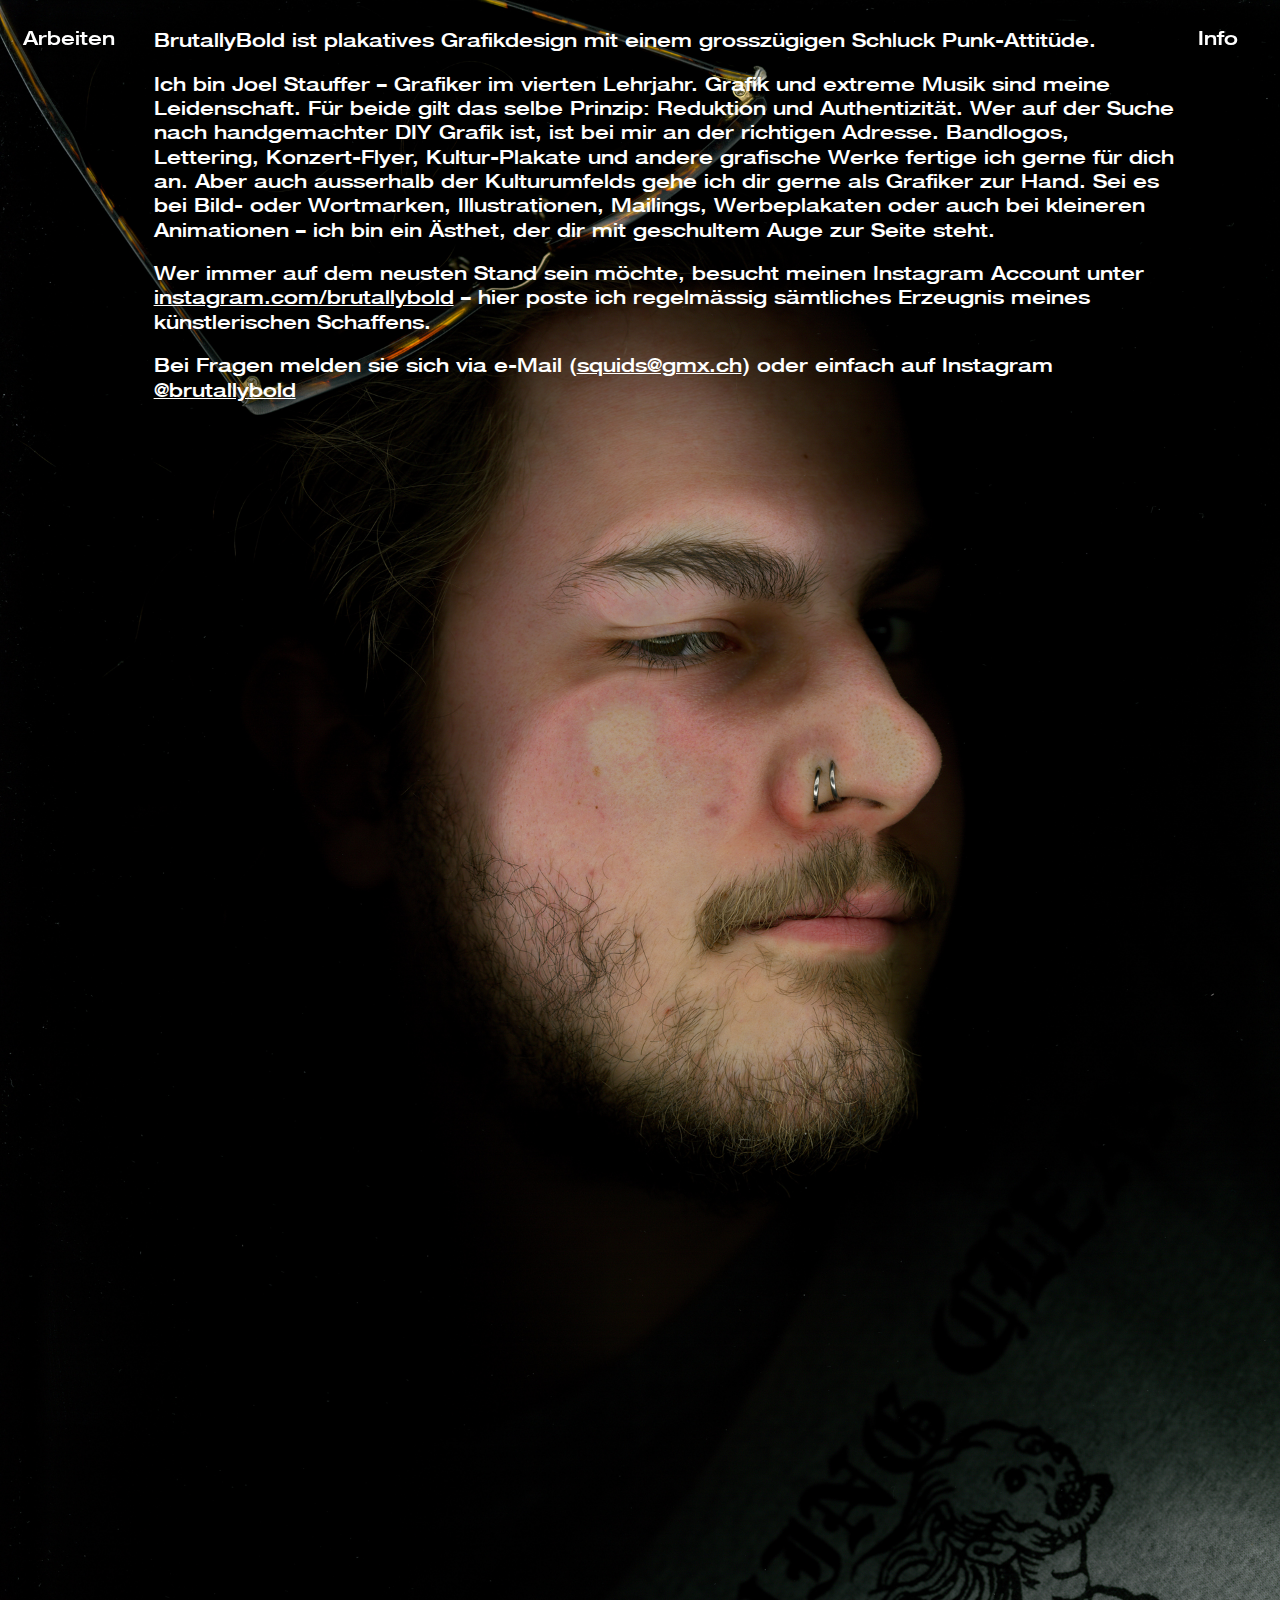
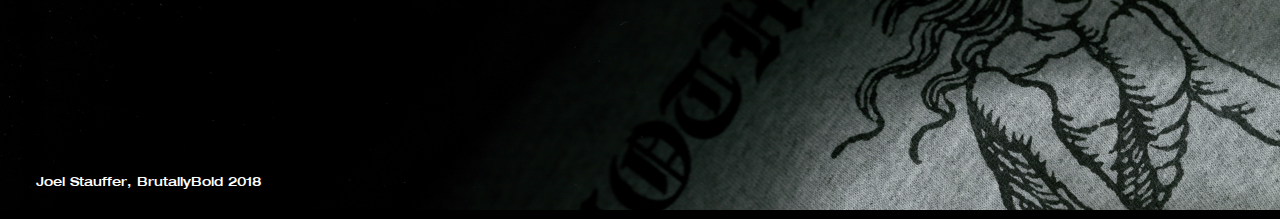
==== about.html @ ac46ec87 "mobile fixes" ====
<!DOCTYPE HTML>
<title>BRUTALLY BOLD</title>
<link rel="stylesheet" type="text/css" href="main.css">
<link rel="shortcut icon" type="image/png" href="img/favicon.ico">
<link rel="stylesheet" type="text/css" href="main.css">

<html>
<body style="margin-right:0;">
    <header>
        <a href="/" id="work-link"><h2>Arbeiten</h2></a>
        <a href="/about" id="about-link"><h2>Info</h2></a>
    </header>
    
    <div id="portrait-check">
        <img id="portrait-check-img" src="img/turn.jpg">
    </div>
    
    
    <div class="desc-text">
        <p>BrutallyBold ist plakatives Grafikdesign mit einem grosszügigen Schluck Punk-Attitüde.</p>

            <p>Ich bin Joel Stauffer – Grafiker im vierten Lehrjahr. Grafik und extreme Musik sind meine Leidenschaft. Für beide gilt das selbe Prinzip: Reduktion und Authentizität. Wer auf der Suche nach handgemachter DIY Grafik ist, ist bei mir an der richtigen Adresse. Bandlogos, Lettering, Konzert-Flyer, Kultur-Plakate und andere grafische Werke fertige ich gerne für dich an. Aber auch ausserhalb der Kulturumfelds gehe ich dir gerne als Grafiker zur Hand. Sei es bei Bild- oder Wortmarken, Illustrationen, Mailings, Werbeplakaten oder auch bei kleineren Animationen – ich bin ein Ästhet, der dir mit geschultem Auge zur Seite steht.</p>

        <p>Wer immer auf dem neusten Stand sein möchte, besucht meinen Instagram Account unter <a href="http://www.instagram.com/brutallybold">instagram.com/brutallybold</a> – hier poste ich regelmässig sämtliches Erzeugnis meines künstlerischen Schaffens.</p>

            <p>Bei Fragen melden sie sich via e-Mail (<a href="mailto:squids@gmx.ch">squids@gmx.ch</a>) oder einfach auf Instagram <a href="http://www.instagram.com/brutallybold">@brutallybold</a></p> 
    </div>
    
    <div class="pics">
        <img id="about-img" src="img/gesicht_scan.JPG">
    </div>
    
    <footer style="margin-left:1vw">Joel Stauffer, BrutallyBold 2018</footer>
</body>
    
</html>
---- main.css ----
html {
    background:black;
    min-width:500px;
    /*border:1px solid white;
    min-height: calc(100vh - 5px);*/
}

body {
    padding: 10px 15px;
}

#about-body {
    background: url("img/gesicht_scan.JPG");
    background-size: contain;
    background-position: 0 -1px;
    height: 2716px;
}

@font-face {
    font-family: Helvetica Neue;
    src: url(HelveticaMedEx.ttf)
}

header {
    position: fixed;
    top:1.9vw;
    width:calc(100vw - 65px);
    z-index: 99;
    color:white;
    font-family: Helvetica Neue, Helvetica, sans-serif;
    font-size: 1.5vw;
}

h2 {
    font-size: 1.5vw;
    font-weight: normal;
}

header * {
    display: inline-block;
    vertical-align: top;
}

header h2 {
    margin-top:0.1vw;
}

a {
    color:white;
    text-decoration: none;
}

a h2:hover, a:hover {
    text-decoration: underline;
}

.desc-text a {
    text-decoration: underline;
}

.desc-text a:hover {
    text-decoration: none;
}

#about-link {
    float:right;
}

img {
    position:absolute;
    top:-3500px;
}

#dem-tap-lim-img {
    width:33vw;
    top:11vw;
    left:29vw;
    transform: rotate(-7deg);
}

#dem-tap-img {
    top:26vw;
    width:21vw;
    left:9vw;
    transform: rotate(-15deg)
}

#ugm-fol-img {
    top:39vw;
    width:25vw;
    left:64vw;
    transform: rotate(-17deg)
}

#weih-img {
    width:74vw;
    top:79vw;
    left:9vw;
    transform:rotate(15deg);
}

#good-int-img {
    width:24vw;
    top:121vw;
    left:9vw;
    transform:rotate(-23deg);
}

#st-img {
    top:134vw;
    left:37vw;
    width:22vw;
    transform:rotate(10deg);
}

#sea17-img {
    top:141vw;
    width:22vw;
    transform:rotate(-14deg);
    left:67vw;
}

#lien-stift-img {
    width:41vw;
    top:178vw;
    transform:rotate(-6deg);
    left:8vw;
}

#show-fly-img {
    width:64vw;
    top:211vw;
    transform:rotate(-12deg);
    left:21vw;
}

#handy-img {
    width:57vw;
    top:300vw;
    transform:rotate(7deg);
    left:10vw;
}

#bien-img {
    top:340vw;
    left:20vw;
    width:65vw;
    transform: rotate(-5deg);
}

footer {
    font-family: Helvetica Neue, Helvetica, sans-serif;
    color:white;
    font-size:1vw;
    margin-left:-10vw;
    margin-bottom:1vw;
}

#footer-ueb {
    margin-left:0;
}

.pics img {
    position: inherit;
    width:100%;
}

#ueb-div {
    height:437vw;
}

#about-img {
    min-height: 100vh;
    width: 100vw;
    overflow-x: hidden;
    object-fit: cover;
    margin-left:-23px;
    margin-top:-19px;
    margin-bottom: -41px;
}

.desc-text {
    margin:auto;
    width:80%;
    word-break: normal;
    font-size:1.5vw;
    font-family: Helvetica Neue, Helvetica, sans-serif;
    color:white;
    position:absolute;
    top:0.71vw;
    left:12vw;
    line-height: 1.9vw;
}

.desc-text h2 {
    font-size:1.5vw;
    margin-bottom: -2.5vw;
    font-weight:normal;
}


/*#raiff-vid-1 {
    position:relative;
    top:-27vw;
    left:28vw;
    width:37.5vw;
    height:21vw;
}*/

.vid-slide {
    width:28vw;
    position:relative;
    top:-22vw;
    left:26vw;
    height:16vw;
}

.vid-slide iframe {
    width:100%;
    height:16vw;
}

#portrait-check-img {
    position:fixed;
    top:0;
    z-index:99;
    min-width:100%;
    height: 100%;
    object-fit: cover;
    margin-left:-24px;
    transform: scale(-1, 1);
}

#portrait-check {
    display:none;
}

#portrait-check h1 {
    position:fixed;
    top:70vh;
    left:calc(50vw - 125px);
    z-index:100;
    color:white;
    font-family: Helvetica Neue
}

/** MOBILE **/
@media only screen and (max-width: 900px) {
    header, header h2 {
        position: absolute;
        font-size: 13.5px;
        top:9px;
    }
    
    #about-link {
        position: relative;
        right:20px;
    }
    
    .desc-text {
        font-size: 13.5px;
        top:30px;
        line-height:15px;
    }
    
    .desc-text h2 {
        font-size: 13.5px;
    }
    
    #show-fly {
        margin-top:140px;
    }
    
    footer {
        font-size:9px;
    }
}

@media only screen and (min-device-pixel-ratio: 2) {
    
    header, header h2 {
        font-size: 27px;
        top:9px;
    }
    
    #about-link {
        position: relative;
        right:20px;
    }
    
    .desc-text {
        font-size: 27px;
        top:30px;
        line-height:30px;
    }
    
    .desc-text h2 {
        font-size: 18px;
    }
    
    footer {
        font-size:18px;
    }
}

@media only screen and (orientation: portrait) {
    #portrait-check {
        display:block;
    }
}
---- main.css ----
html {
    background:black;
    min-width:500px;
    /*border:1px solid white;
    min-height: calc(100vh - 5px);*/
}

body {
    padding: 10px 15px;
}

#about-body {
    background: url("img/gesicht_scan.JPG");
    background-size: contain;
    background-position: 0 -1px;
    height: 2716px;
}

@font-face {
    font-family: Helvetica Neue;
    src: url(HelveticaMedEx.ttf)
}

header {
    position: fixed;
    top:1.9vw;
    width:calc(100vw - 65px);
    z-index: 99;
    color:white;
    font-family: Helvetica Neue, Helvetica, sans-serif;
    font-size: 1.5vw;
}

h2 {
    font-size: 1.5vw;
    font-weight: normal;
}

header * {
    display: inline-block;
    vertical-align: top;
}

header h2 {
    margin-top:0.1vw;
}

a {
    color:white;
    text-decoration: none;
}

a h2:hover, a:hover {
    text-decoration: underline;
}

.desc-text a {
    text-decoration: underline;
}

.desc-text a:hover {
    text-decoration: none;
}

#about-link {
    float:right;
}

img {
    position:absolute;
    top:-3500px;
}

#dem-tap-lim-img {
    width:33vw;
    top:11vw;
    left:29vw;
    transform: rotate(-7deg);
}

#dem-tap-img {
    top:26vw;
    width:21vw;
    left:9vw;
    transform: rotate(-15deg)
}

#ugm-fol-img {
    top:39vw;
    width:25vw;
    left:64vw;
    transform: rotate(-17deg)
}

#weih-img {
    width:74vw;
    top:79vw;
    left:9vw;
    transform:rotate(15deg);
}

#good-int-img {
    width:24vw;
    top:121vw;
    left:9vw;
    transform:rotate(-23deg);
}

#st-img {
    top:134vw;
    left:37vw;
    width:22vw;
    transform:rotate(10deg);
}

#sea17-img {
    top:141vw;
    width:22vw;
    transform:rotate(-14deg);
    left:67vw;
}

#lien-stift-img {
    width:41vw;
    top:178vw;
    transform:rotate(-6deg);
    left:8vw;
}

#show-fly-img {
    width:64vw;
    top:211vw;
    transform:rotate(-12deg);
    left:21vw;
}

#handy-img {
    width:57vw;
    top:300vw;
    transform:rotate(7deg);
    left:10vw;
}

#bien-img {
    top:340vw;
    left:20vw;
    width:65vw;
    transform: rotate(-5deg);
}

footer {
    font-family: Helvetica Neue, Helvetica, sans-serif;
    color:white;
    font-size:1vw;
    margin-left:-10vw;
    margin-bottom:1vw;
}

#footer-ueb {
    margin-left:0;
}

.pics img {
    position: inherit;
    width:100%;
}

#ueb-div {
    height:437vw;
}

#about-img {
    min-height: 100vh;
    width: 100vw;
    overflow-x: hidden;
    object-fit: cover;
    margin-left:-23px;
    margin-top:-19px;
    margin-bottom: -41px;
}

.desc-text {
    margin:auto;
    width:80%;
    word-break: normal;
    font-size:1.5vw;
    font-family: Helvetica Neue, Helvetica, sans-serif;
    color:white;
    position:absolute;
    top:0.71vw;
    left:12vw;
    line-height: 1.9vw;
}

.desc-text h2 {
    font-size:1.5vw;
    margin-bottom: -2.5vw;
    font-weight:normal;
}


/*#raiff-vid-1 {
    position:relative;
    top:-27vw;
    left:28vw;
    width:37.5vw;
    height:21vw;
}*/

.vid-slide {
    width:28vw;
    position:relative;
    top:-22vw;
    left:26vw;
    height:16vw;
}

.vid-slide iframe {
    width:100%;
    height:16vw;
}

#portrait-check-img {
    position:fixed;
    top:0;
    z-index:99;
    min-width:100%;
    height: 100%;
    object-fit: cover;
    margin-left:-24px;
    transform: scale(-1, 1);
}

#portrait-check {
    display:none;
}

#portrait-check h1 {
    position:fixed;
    top:70vh;
    left:calc(50vw - 125px);
    z-index:100;
    color:white;
    font-family: Helvetica Neue
}

/** MOBILE **/
@media only screen and (max-width: 900px) {
    header, header h2 {
        position: absolute;
        font-size: 13.5px;
        top:9px;
    }
    
    #about-link {
        position: relative;
        right:20px;
    }
    
    .desc-text {
        font-size: 13.5px;
        top:30px;
        line-height:15px;
    }
    
    .desc-text h2 {
        font-size: 13.5px;
    }
    
    #show-fly {
        margin-top:140px;
    }
    
    footer {
        font-size:9px;
    }
}

@media only screen and (min-device-pixel-ratio: 2) {
    
    header, header h2 {
        font-size: 27px;
        top:9px;
    }
    
    #about-link {
        position: relative;
        right:20px;
    }
    
    .desc-text {
        font-size: 27px;
        top:30px;
        line-height:30px;
    }
    
    .desc-text h2 {
        font-size: 18px;
    }
    
    footer {
        font-size:18px;
    }
}

@media only screen and (orientation: portrait) {
    #portrait-check {
        display:block;
    }
}
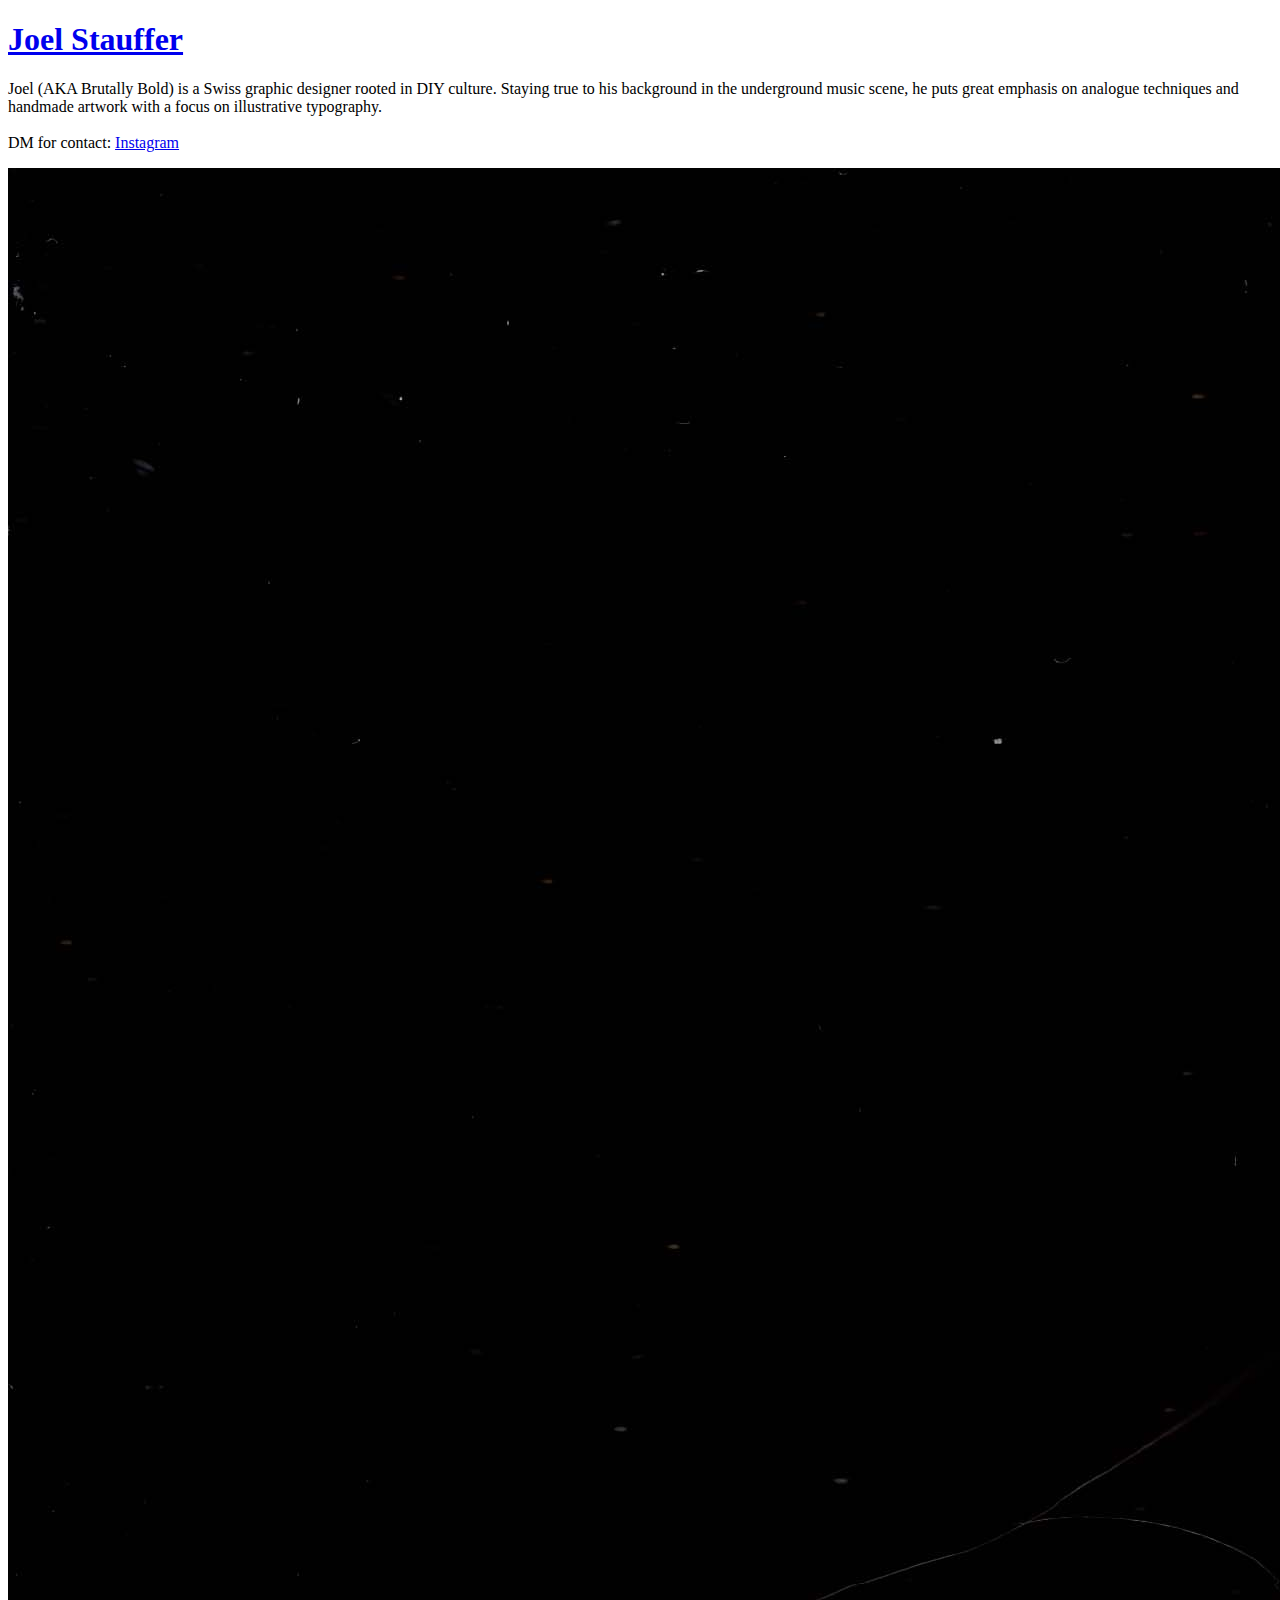
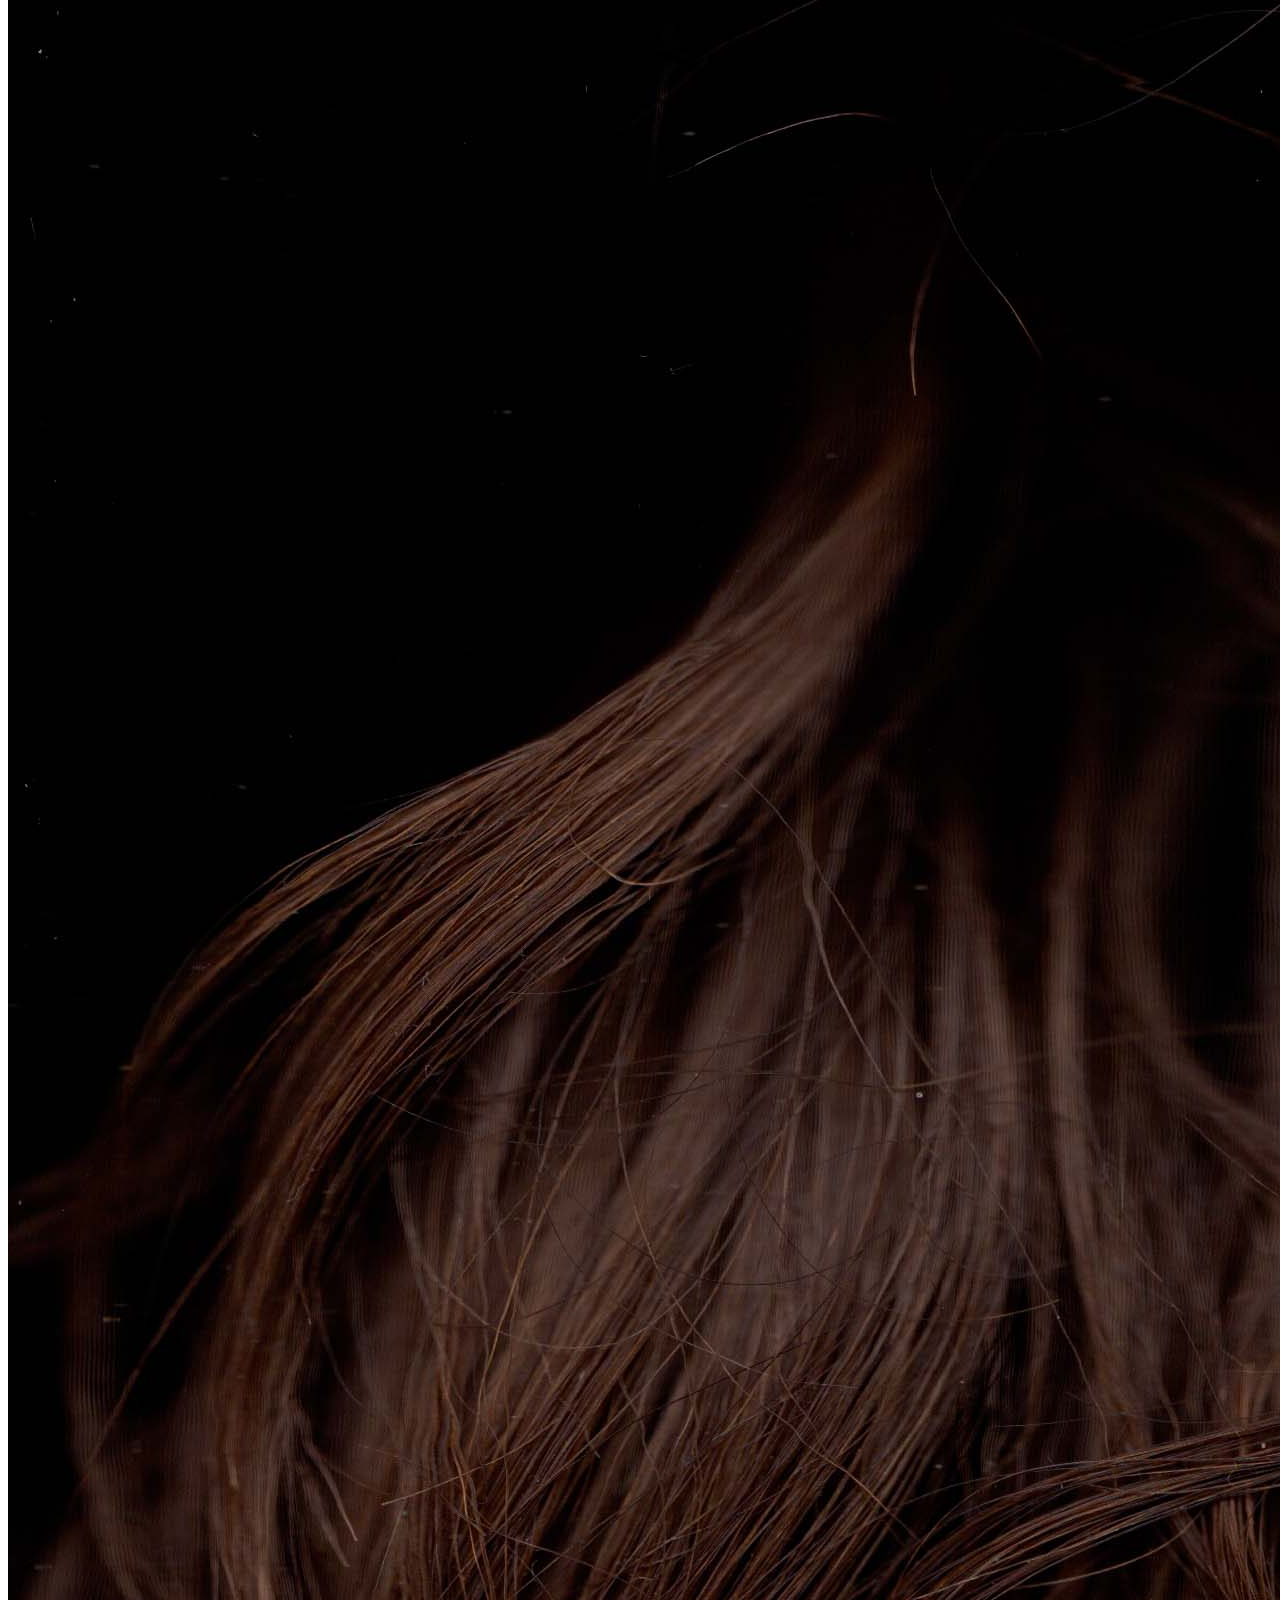
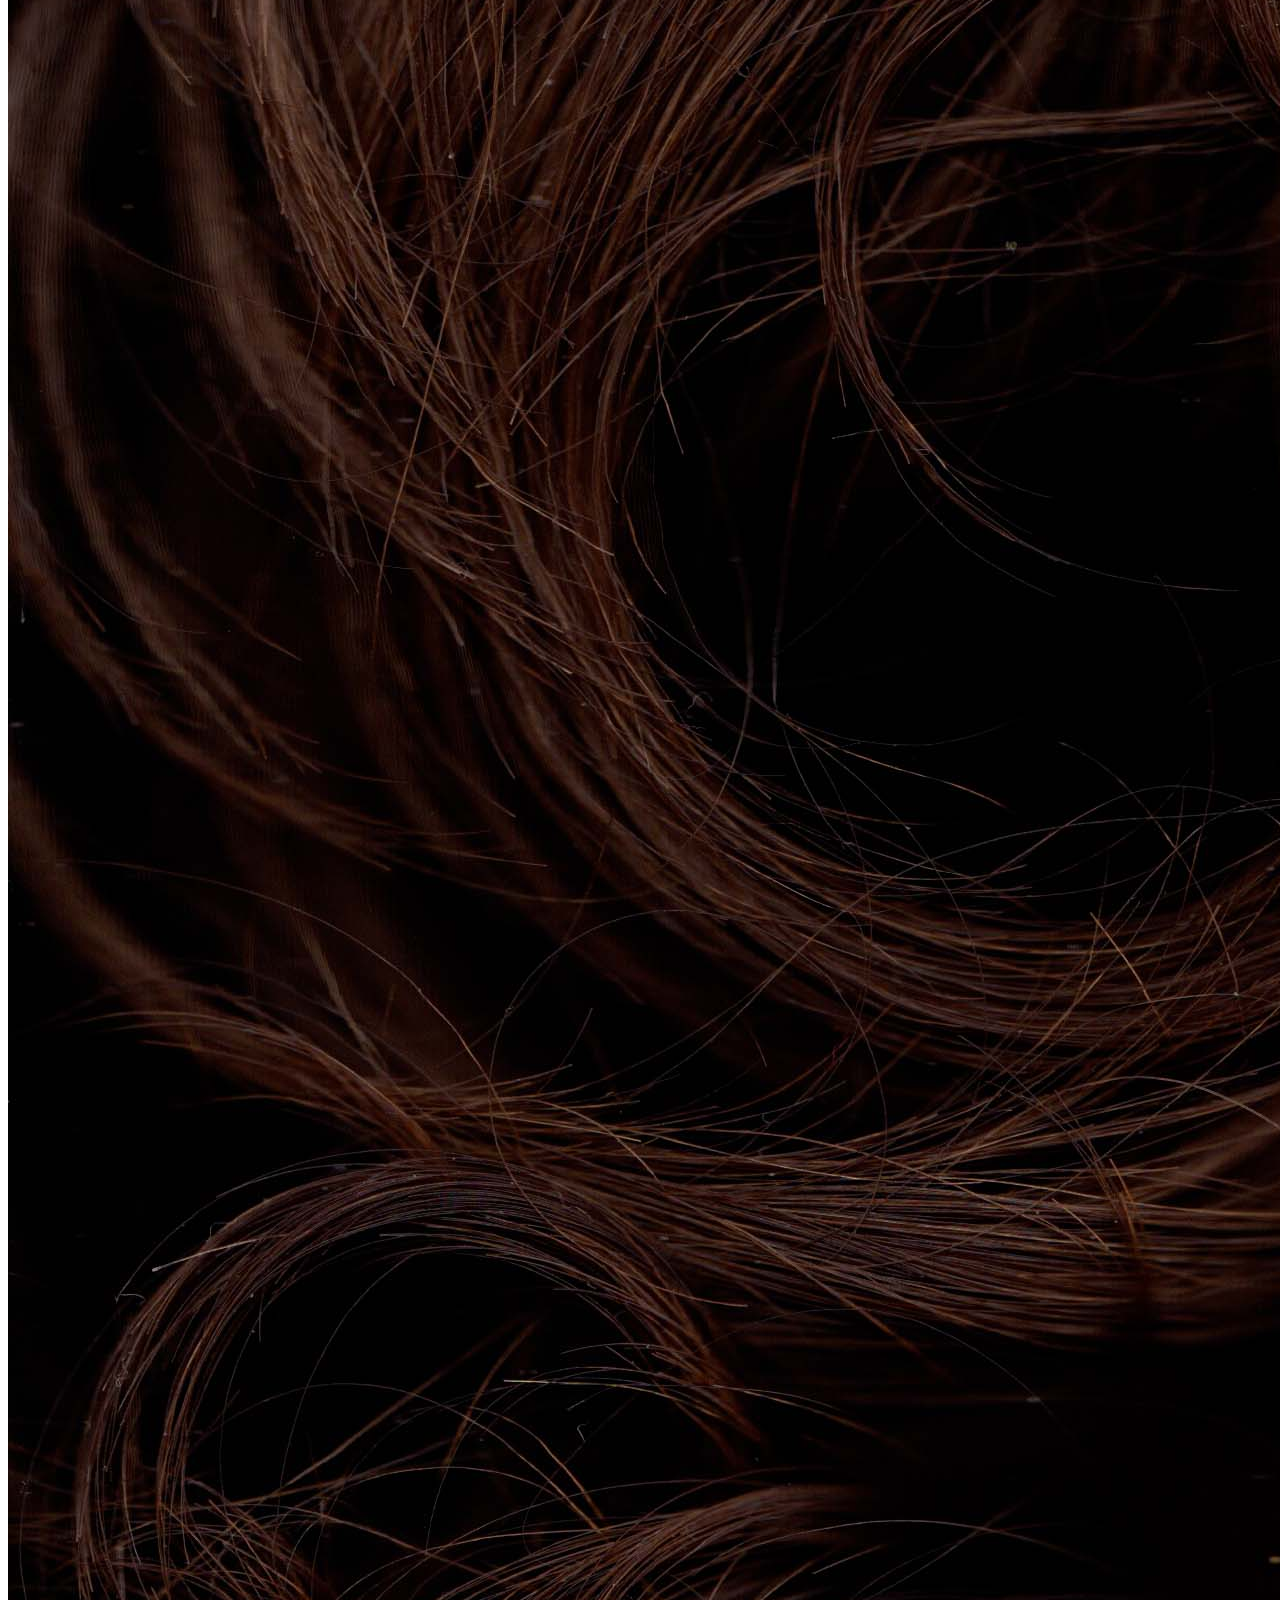
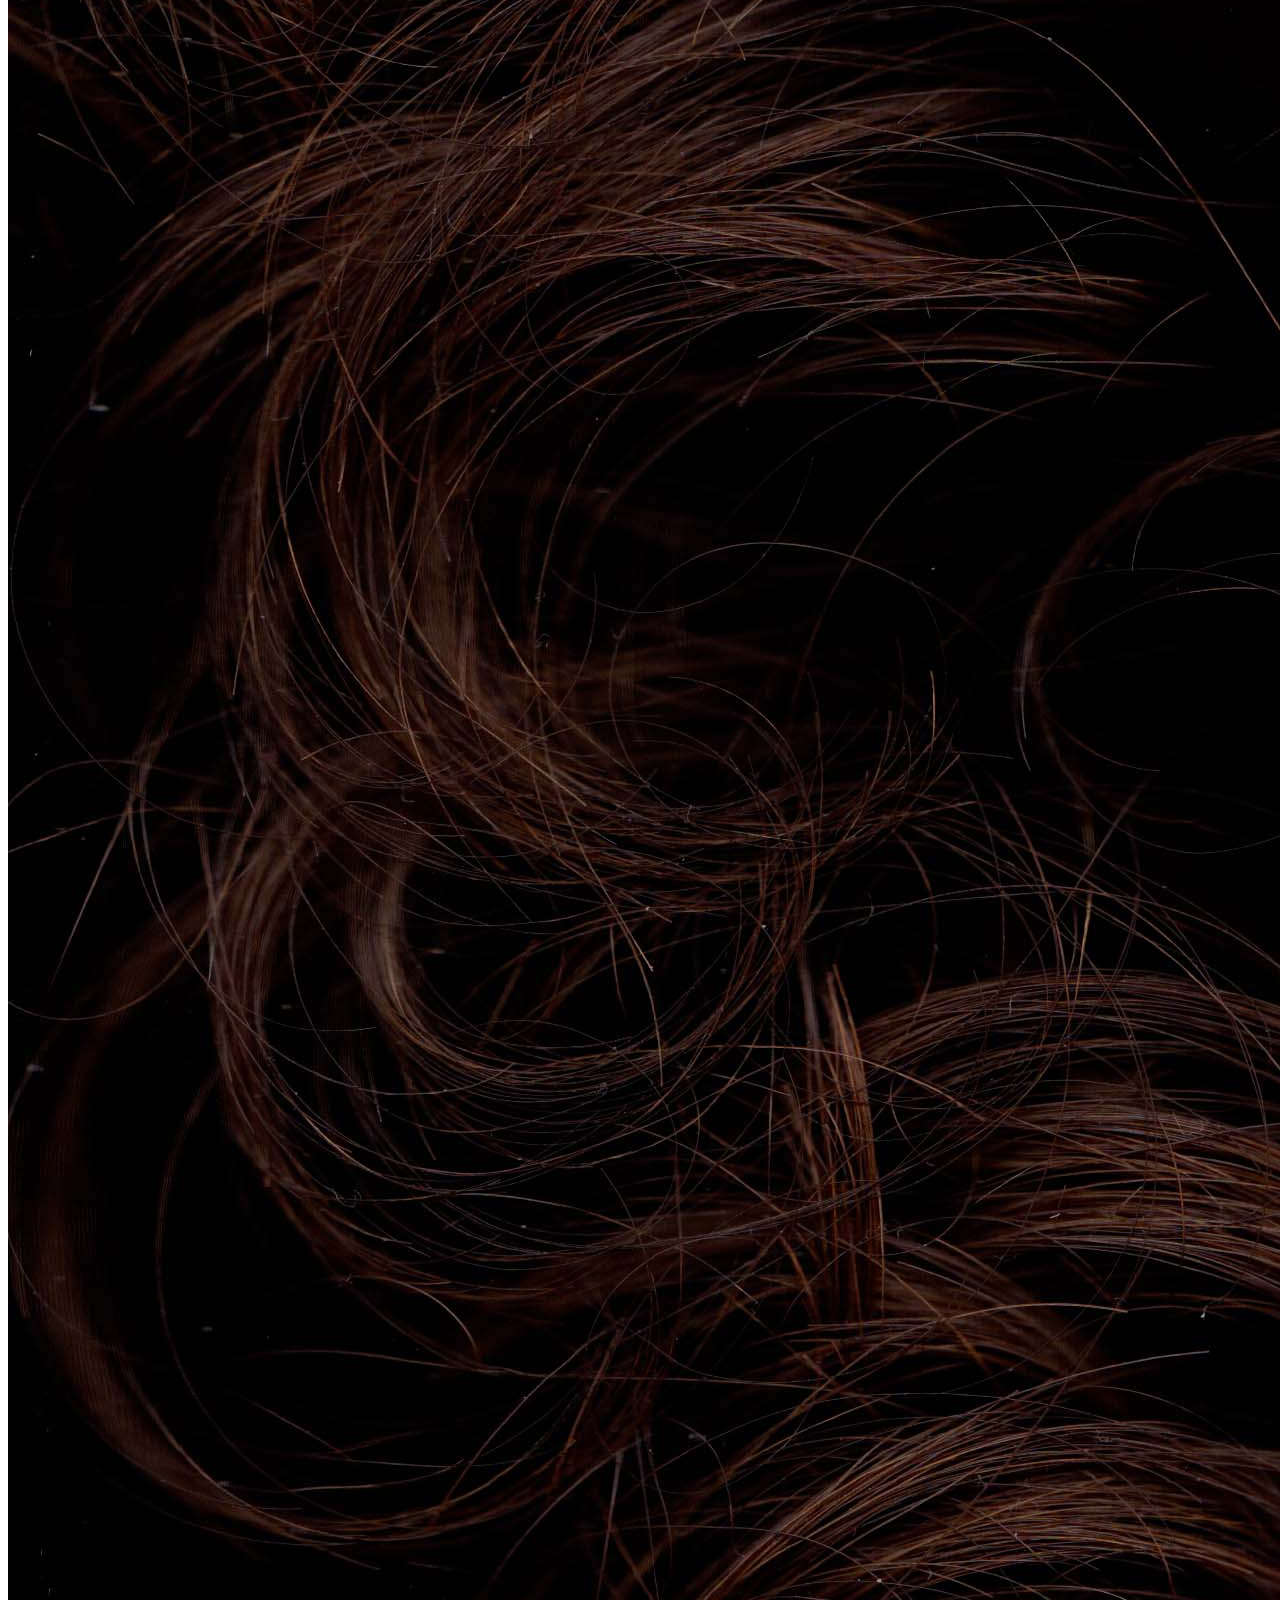
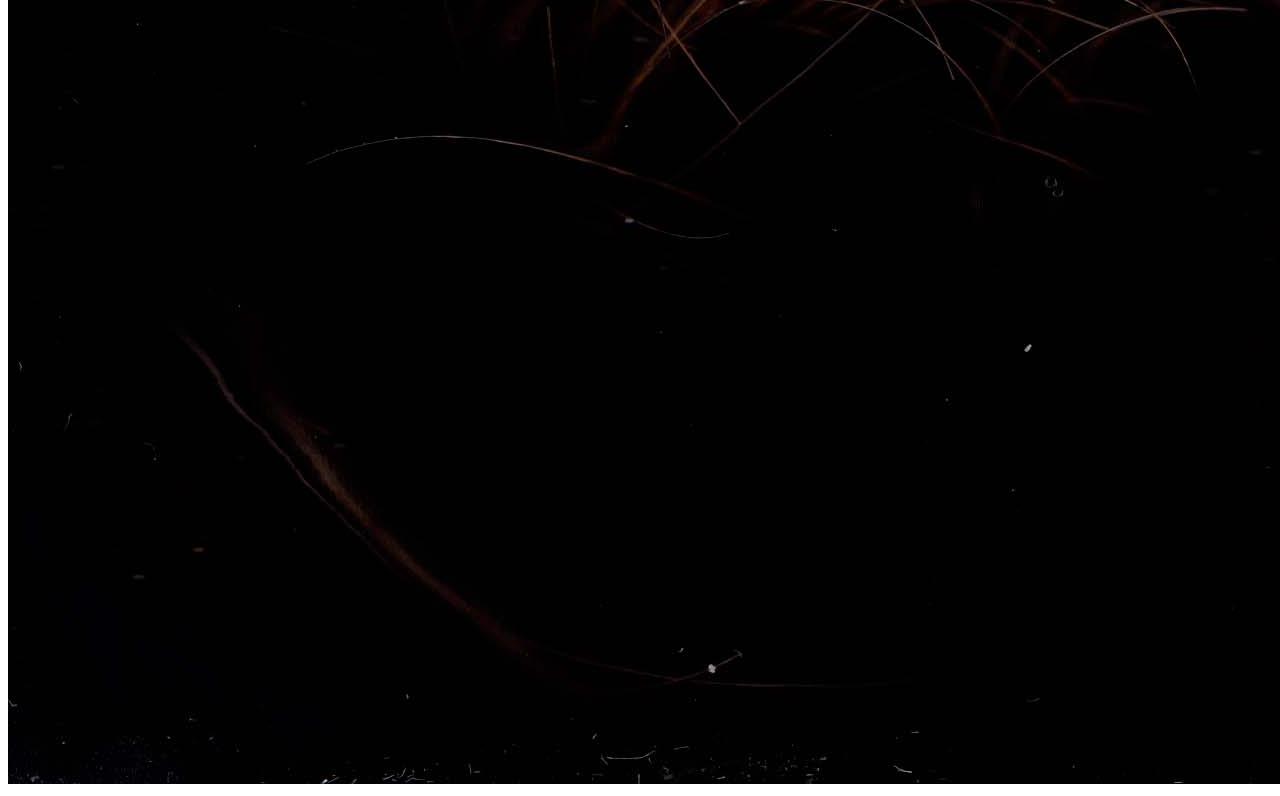
==== commit bbf88042: "Add files via upload" ====
--- a/about.html
+++ b/about.html
@@ -1,36 +1,31 @@
-<!DOCTYPE HTML>
-<title>BRUTALLY BOLD</title>
-<link rel="stylesheet" type="text/css" href="main.css">
-<link rel="shortcut icon" type="image/png" href="img/favicon.ico">
-<link rel="stylesheet" type="text/css" href="main.css">
+<!doctype html>
+<html lang="en">
+    <head>
+        <meta charset="utf-8">
+        <meta name="viewport" content="width=device-width, initial-scale=1">
+        <title>Brutally Bold</title>
+        <link rel="stylesheet" href="style/main.css">
+        <link href="https://fonts.googleapis.com/css2?family=Orbitron:wght@400;500;600;700;800;900&display=swap" rel="stylesheet">
+        <script src="https://code.jquery.com/jquery-3.6.0.js" integrity="sha256-H+K7U5CnXl1h5ywQfKtSj8PCmoN9aaq30gDh27Xc0jk=" crossorigin="anonymous"></script>
+        <script src="script/main.js" defer></script>
+    </head>
 
-<html>
-<body style="margin-right:0;">
-    <header>
-        <a href="/" id="work-link"><h2>Arbeiten</h2></a>
-        <a href="/about" id="about-link"><h2>Info</h2></a>
-    </header>
-    
-    <div id="portrait-check">
-        <img id="portrait-check-img" src="img/turn.jpg">
-    </div>
-    
-    
-    <div class="desc-text">
-        <p>BrutallyBold ist plakatives Grafikdesign mit einem grosszügigen Schluck Punk-Attitüde.</p>
+    <body>
+        <header>
+            <nav>
+                <a href="index.html"><h1>Joel Stauffer</h1></a>
+            </nav>
+        </header>
 
-            <p>Ich bin Joel Stauffer – Grafiker im vierten Lehrjahr. Grafik und extreme Musik sind meine Leidenschaft. Für beide gilt das selbe Prinzip: Reduktion und Authentizität. Wer auf der Suche nach handgemachter DIY Grafik ist, ist bei mir an der richtigen Adresse. Bandlogos, Lettering, Konzert-Flyer, Kultur-Plakate und andere grafische Werke fertige ich gerne für dich an. Aber auch ausserhalb der Kulturumfelds gehe ich dir gerne als Grafiker zur Hand. Sei es bei Bild- oder Wortmarken, Illustrationen, Mailings, Werbeplakaten oder auch bei kleineren Animationen – ich bin ein Ästhet, der dir mit geschultem Auge zur Seite steht.</p>
+        <main>
+            <p class="abouttext">
+                Joel (AKA Brutally Bold) is a Swiss graphic designer rooted in DIY culture. Staying true to his background in the underground music scene, he puts great emphasis on analogue techniques and handmade artwork with a focus on illustrative typography. <br> <br> DM for contact: <a href="https://instagram.com/brutallybold">Instagram</a>
+            </p>
+           <img id="gesicht" src="assets/Gesicht_Scan.jpg">
+        </main>
 
-        <p>Wer immer auf dem neusten Stand sein möchte, besucht meinen Instagram Account unter <a href="http://www.instagram.com/brutallybold">instagram.com/brutallybold</a> – hier poste ich regelmässig sämtliches Erzeugnis meines künstlerischen Schaffens.</p>
-
-            <p>Bei Fragen melden sie sich via e-Mail (<a href="mailto:squids@gmx.ch">squids@gmx.ch</a>) oder einfach auf Instagram <a href="http://www.instagram.com/brutallybold">@brutallybold</a></p> 
-    </div>
-    
-    <div class="pics">
-        <img id="about-img" src="img/gesicht_scan.JPG">
-    </div>
-    
-    <footer style="margin-left:1vw">Joel Stauffer, BrutallyBold 2018</footer>
-</body>
-    
-</html>+        <footer>
+            <div class="aboutgradient"></div>
+        </footer>
+    </body>
+</html>
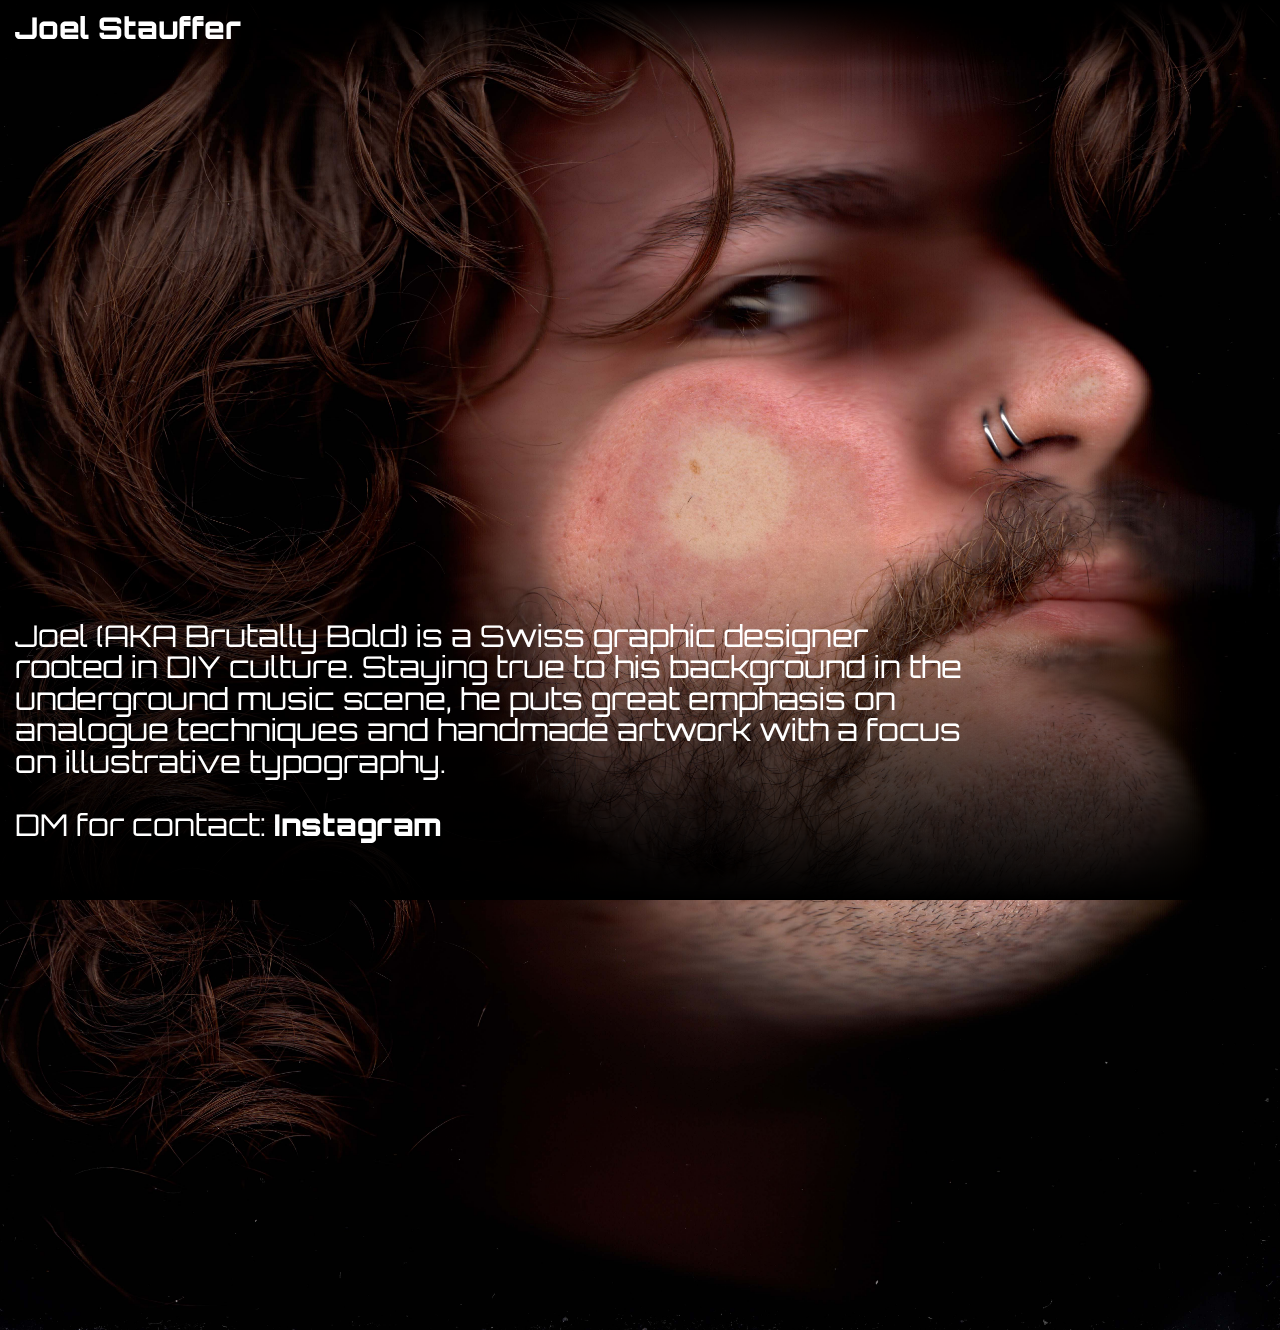
==== commit 6ab35136: "Add files via upload" ====
--- a/about.html
+++ b/about.html
@@ -1,31 +1,46 @@
-<!doctype html>
+<!DOCTYPE html>
 <html lang="en">
-    <head>
-        <meta charset="utf-8">
-        <meta name="viewport" content="width=device-width, initial-scale=1">
-        <title>Brutally Bold</title>
-        <link rel="stylesheet" href="style/main.css">
-        <link href="https://fonts.googleapis.com/css2?family=Orbitron:wght@400;500;600;700;800;900&display=swap" rel="stylesheet">
-        <script src="https://code.jquery.com/jquery-3.6.0.js" integrity="sha256-H+K7U5CnXl1h5ywQfKtSj8PCmoN9aaq30gDh27Xc0jk=" crossorigin="anonymous"></script>
-        <script src="script/main.js" defer></script>
-    </head>
+  <head>
+    <meta charset="utf-8" />
+    <meta name="viewport" content="width=device-width, initial-scale=1" />
+    <title>Brutally Bold</title>
+    <link rel="stylesheet" href="style/main.css" />
+    <link
+      href="https://fonts.googleapis.com/css2?family=Orbitron:wght@400;500;600;700;800;900&display=swap"
+      rel="stylesheet"
+    />
+    <script
+      src="https://code.jquery.com/jquery-3.6.0.js"
+      integrity="sha256-H+K7U5CnXl1h5ywQfKtSj8PCmoN9aaq30gDh27Xc0jk="
+      crossorigin="anonymous"
+    ></script>
+    <script src="script/main.js" defer></script>
+  </head>
 
-    <body>
-        <header>
-            <nav>
-                <a href="index.html"><h1>Joel Stauffer</h1></a>
-            </nav>
-        </header>
+  <body>
+    <header>
+      <nav>
+        <a href="index.html"><h1>Joel Stauffer</h1></a>
+      </nav>
+    </header>
 
-        <main>
-            <p class="abouttext">
-                Joel (AKA Brutally Bold) is a Swiss graphic designer rooted in DIY culture. Staying true to his background in the underground music scene, he puts great emphasis on analogue techniques and handmade artwork with a focus on illustrative typography. <br> <br> DM for contact: <a href="https://instagram.com/brutallybold">Instagram</a>
-            </p>
-           <img id="gesicht" src="assets/Gesicht_Scan.jpg">
-        </main>
+    <main>
+      <p class="abouttext">
+        Joel (AKA Brutally Bold) is a Swiss graphic designer rooted in DIY
+        culture. Staying true to his background in the underground music scene,
+        he puts great emphasis on analogue techniques and handmade artwork with
+        a focus on illustrative typography. <br />
+        <br />
+        DM for contact:
+        <a href="https://instagram.com/brutallybold">Instagram</a>
+      </p>
+      <div id="gesicht-wrapper">
+        <img id="gesicht" src="assets/Gesicht_Scan.jpg" />
+      </div>
+    </main>
 
-        <footer>
-            <div class="aboutgradient"></div>
-        </footer>
-    </body>
+    <footer>
+      <div class="aboutgradient"></div>
+    </footer>
+  </body>
 </html>
--- a/style/main.css
+++ b/style/main.css
@@ -0,0 +1,598 @@
+/* http://meyerweb.com/eric/tools/css/reset/ 
+   v2.0 | 20110126
+   License: none (public domain)
+*/
+
+/* RESET CSS */
+
+html,
+body,
+div,
+span,
+applet,
+object,
+iframe,
+h1,
+h2,
+h3,
+h4,
+h5,
+h6,
+p,
+blockquote,
+pre,
+a,
+abbr,
+acronym,
+address,
+big,
+cite,
+code,
+del,
+dfn,
+em,
+img,
+ins,
+kbd,
+q,
+s,
+samp,
+small,
+strike,
+strong,
+sub,
+sup,
+tt,
+var,
+b,
+u,
+i,
+center,
+dl,
+dt,
+dd,
+ol,
+ul,
+li,
+fieldset,
+form,
+label,
+legend,
+table,
+caption,
+tbody,
+tfoot,
+thead,
+tr,
+th,
+td,
+article,
+aside,
+canvas,
+details,
+embed,
+figure,
+figcaption,
+footer,
+header,
+hgroup,
+menu,
+nav,
+output,
+ruby,
+section,
+summary,
+time,
+mark,
+audio,
+video {
+  margin: 0;
+  padding: 0;
+  border: 0;
+  font-size: 100%;
+  font: inherit;
+  vertical-align: baseline;
+}
+/* HTML5 display-role reset for older browsers */
+article,
+aside,
+details,
+figcaption,
+figure,
+footer,
+header,
+hgroup,
+menu,
+nav,
+section {
+  display: block;
+}
+body {
+  line-height: 1;
+  -webkit-font-smoothing: antialiased;
+  -moz-osx-font-smoothing: grayscale;
+}
+ol,
+ul {
+  list-style: none;
+}
+blockquote,
+q {
+  quotes: none;
+}
+blockquote:before,
+blockquote:after,
+q:before,
+q:after {
+  content: "";
+  content: none;
+}
+table {
+  border-collapse: collapse;
+  border-spacing: 0;
+}
+
+html {
+  box-sizing: border-box;
+}
+*,
+*:before,
+*:after {
+  box-sizing: inherit;
+}
+
+/* START CODE */
+
+body {
+  overflow: hidden;
+  background: #000;
+  color: #fff;
+  font-size: 0.625em;
+  font-family: Orbitron;
+  line-height: 3.15em;
+}
+
+header {
+  z-index: 2;
+  position: fixed;
+  background-image: linear-gradient(180deg, rgba(0, 0, 0, 1), rgba(0, 0, 0, 0));
+  height: 7em;
+  width: 100vw;
+}
+
+a h1 {
+  font-size: 3em;
+  font-weight: 800;
+  margin-top: 0.4em;
+  margin-left: 0.5em;
+}
+
+p a {
+  font-weight: 800;
+}
+
+.project {
+  mix-blend-mode: screen;
+  cursor: pointer;
+}
+.grayed-out {
+  opacity: 0.4;
+}
+.gradientfooter {
+  position: fixed;
+  bottom: 0;
+  height: 7em;
+  width: 100vw;
+  background-image: linear-gradient(0deg, rgba(0, 0, 0, 1), rgba(0, 0, 0, 0));
+}
+
+#zoomin {
+  z-index: 3;
+  position: fixed;
+  bottom: 0.25em;
+  right: 0.18em;
+  width: 50vw;
+  font-size: 6em;
+  text-align: right;
+  cursor: pointer;
+}
+
+#zoomout {
+  z-index: 1;
+  position: fixed;
+  bottom: 0.25em;
+  left: 0.18em;
+  width: 50vw;
+  font-size: 6em;
+  cursor: pointer;
+}
+
+a {
+  color: white;
+  text-decoration: none;
+}
+
+a:hover {
+  color: rgb(120, 0, 255);
+}
+
+.displayNone {
+  display: none !important;
+}
+
+.overlay {
+  position: fixed;
+  bottom: 0;
+  background-image: linear-gradient(
+    0deg,
+    rgba(0, 0, 0, 1),
+    rgba(0, 0, 0, 0) 40%
+  );
+  height: 100vh;
+  width: 100vw;
+}
+
+#displaytext {
+  position: fixed;
+  bottom: 0;
+  height: 30vh;
+  width: 100vw;
+  padding-left: 15vw;
+  padding-right: 15vw;
+  display: flex;
+  justify-content: center;
+  align-items: center;
+  text-align: center;
+  font-size: 3em;
+}
+
+#layout {
+  width: 100vw;
+  height: 100vw;
+  position: relative;
+}
+
+/* LOGOS – LOGOS – LOGOS – LOGOS */
+.yungbellyachelogo {
+  height: 9.5%;
+  position: absolute;
+  top: 2.4%;
+  left: 5.9%;
+  transform: rotate(4deg);
+}
+
+.bokorlogo {
+  height: 11%;
+  position: absolute;
+  top: 11.2%;
+  left: 3.3%;
+  transform: rotate(5deg);
+}
+
+.imperiologo {
+  height: 5%;
+  position: absolute;
+  top: 4.9%;
+  left: 19.7%;
+  transform: rotate(-4deg);
+}
+
+.karoshilogo {
+  height: 2.65%;
+  position: absolute;
+  top: 29.25%;
+  left: 33.6%;
+  transform: rotate(2.5deg);
+}
+
+.feverdreamslogo {
+  height: 9.75%;
+  position: absolute;
+  top: 2.3%;
+  left: 34.22%;
+  transform: rotate(-0.2deg);
+}
+
+.archaicreignlogo {
+  height: 9.2%;
+  position: absolute;
+  top: 22.1%;
+  left: 3.9%;
+  transform: rotate(-4deg);
+}
+
+.cryochamberlogo {
+  height: 5.55%;
+  position: absolute;
+  top: 42.8%;
+  left: 16.05%;
+  transform: rotate(-2.8deg);
+}
+
+.suppressivefirelogo {
+  height: 3.44%;
+  position: absolute;
+  top: 22.95%;
+  left: 24.45%;
+  transform: rotate(-1.3deg);
+}
+
+.zyanidlogo {
+  height: 5.9%;
+  position: absolute;
+  top: 29.7%;
+  left: 50.92%;
+  transform: rotate(-0.4deg);
+}
+
+.ikigailogo {
+  height: 14.15%;
+  position: absolute;
+  top: 38.3%;
+  left: 61%;
+  transform: rotate(5.2deg);
+}
+
+.vulturereignlogo {
+  height: 4.65%;
+  position: absolute;
+  top: 48.35%;
+  left: 40.45%;
+  transform: rotate(2.8deg);
+}
+
+.excoriatedlogo {
+  height: 6.55%;
+  position: absolute;
+  top: 4.05%;
+  left: 75.3%;
+  transform: rotate(-2deg);
+}
+
+/*  P  R  O  J  E  C  T  S  --  P  R  O  J  E  C  T  S  */
+
+/* TAPES - TAPES - TAPES */
+.qualtape {
+  height: 8%;
+  position: absolute;
+  top: 15.35%;
+  left: 14%;
+  transform: rotate(-83deg);
+}
+
+.suppressivefiretape {
+  height: 8%;
+  position: absolute;
+  top: 12.5%;
+  left: 23.6%;
+  transform: rotate(-91deg);
+}
+
+.dxoxetape {
+  height: 8%;
+  position: absolute;
+  top: 13%;
+  left: 35.6%;
+  transform: rotate(-4deg);
+}
+
+.dxoxespread1 {
+  height: 7.05%;
+  position: absolute;
+  top: 20.8%;
+  left: 43.5%;
+  transform: rotate(0.2deg);
+}
+
+.dxoxespread2 {
+  height: 7.05%;
+  position: absolute;
+  top: 13.25%;
+  left: 47.8%;
+  transform: rotate(-3.2deg);
+}
+
+.feverdreamstape {
+  height: 8%;
+  position: absolute;
+  top: 4.3%;
+  left: 48.1%;
+  transform: rotate(-1deg);
+}
+
+.bellevuetape {
+  height: 8%;
+  position: absolute;
+  top: 3.1%;
+  left: 62.5%;
+  transform: rotate(-5deg);
+}
+
+.zyanidtape {
+  height: 8%;
+  position: absolute;
+  top: 21.3%;
+  left: 55.7%;
+  transform: rotate(-3deg);
+}
+
+.clayxregazzonitape {
+  height: 8%;
+  position: absolute;
+  top: 30%;
+  left: 64.5%;
+  transform: rotate(2deg);
+}
+
+.loosetape {
+  height: 8%;
+  position: absolute;
+  top: 41.7%;
+  left: 67.5%;
+  transform: rotate(-92deg);
+}
+
+.vulturereigntape {
+  height: 8%;
+  position: absolute;
+  top: 38.5%;
+  left: 49.5%;
+  transform: rotate(-89deg);
+}
+
+/* POSTER - POSTERS - POSTERS */
+.colaniposter {
+  height: 47.2%;
+  position: absolute;
+  top: 50%;
+  left: 3.4%;
+  transform: rotate(1.8deg);
+}
+
+.brutalizmposter {
+  height: 44.4%;
+  position: absolute;
+  top: 54.3%;
+  left: 37.6%;
+  transform: rotate(-1.2deg);
+}
+
+.solarisposter {
+  height: 30.3%;
+  position: absolute;
+  top: 66.3%;
+  left: 71.8%;
+  transform: rotate(-1.4deg);
+}
+
+/* MISC - MISC - MISC - MISC */
+.zermalmencover1 {
+  height: 20%;
+  position: absolute;
+  top: 30.5%;
+  left: 77.9%;
+  transform: rotate(-1.1deg);
+}
+
+.zermalmencover2 {
+  height: 20%;
+  position: absolute;
+  top: 10.4%;
+  left: 78.1%;
+  transform: rotate(1deg);
+}
+
+.loosecover1 {
+  height: 14.2%;
+  position: absolute;
+  top: 51%;
+  left: 69.75%;
+  transform: rotate(178deg);
+}
+
+.loosecover2 {
+  height: 14.2%;
+  position: absolute;
+  top: 50.45%;
+  left: 82.5%;
+  transform: rotate(181.5deg);
+}
+
+.cryochamberartwork {
+  height: 13%;
+  position: absolute;
+  top: 28.3%;
+  left: 18%;
+  transform: rotate(3.8deg);
+}
+
+.karoshiartwork {
+  height: 13.75%;
+  position: absolute;
+  top: 33.6%;
+  left: 35.5%;
+  transform: rotate(-2.3deg);
+}
+
+.medicationtimeflyer {
+  height: 14.7%;
+  position: absolute;
+  top: 32.35%;
+  left: 4.4%;
+  transform: rotate(0.5deg);
+}
+
+.typedesign1 {
+  height: 12%;
+  position: absolute;
+  top: 10.2%;
+  left: 65%;
+  transform: rotate(87deg);
+}
+
+.typedesign2 {
+  height: 8%;
+  position: absolute;
+  top: 19.7%;
+  left: 69.5%;
+  transform: rotate(88.3deg);
+}
+
+/*ABOUT PAGE — ABOUT PAGE — ABOUT PAGE*/
+
+.abouttext {
+  z-index: 3;
+  font-size: 3em;
+  max-width: 960px;
+  position: fixed;
+  bottom: 2em;
+  margin: 0em 0.5em;
+}
+
+.aboutgradient {
+  z-index: 2;
+  width: 100vw;
+  height: 40vh;
+  position: fixed;
+  bottom: 0;
+  background-image: linear-gradient(0deg, rgba(0, 0, 0, 1), rgba(0, 0, 0, 0));
+}
+
+#gesicht-wrapper {
+  display: flex;
+  justify-content: center;
+  align-items: center;
+  height: 100vh;
+}
+#gesicht {
+  width: 100%;
+}
+
+/* MOBILE */
+
+@media (max-width: 600px) {
+  #displaytext {
+    position: fixed;
+    bottom: 0;
+    height: 30vh;
+    width: 100vw;
+    padding-left: 10vw;
+    padding-right: 10vw;
+    display: flex;
+    justify-content: center;
+    align-items: center;
+    text-align: center;
+    font-size: 2em;
+    line-height: 1.1em;
+  }
+
+  .abouttext {
+    z-index: 3;
+    font-size: 2em;
+    line-height: 1.1em;
+    max-width: 960px;
+    position: fixed;
+    bottom: 2em;
+    margin: 0em 0.8em;
+  }
+}
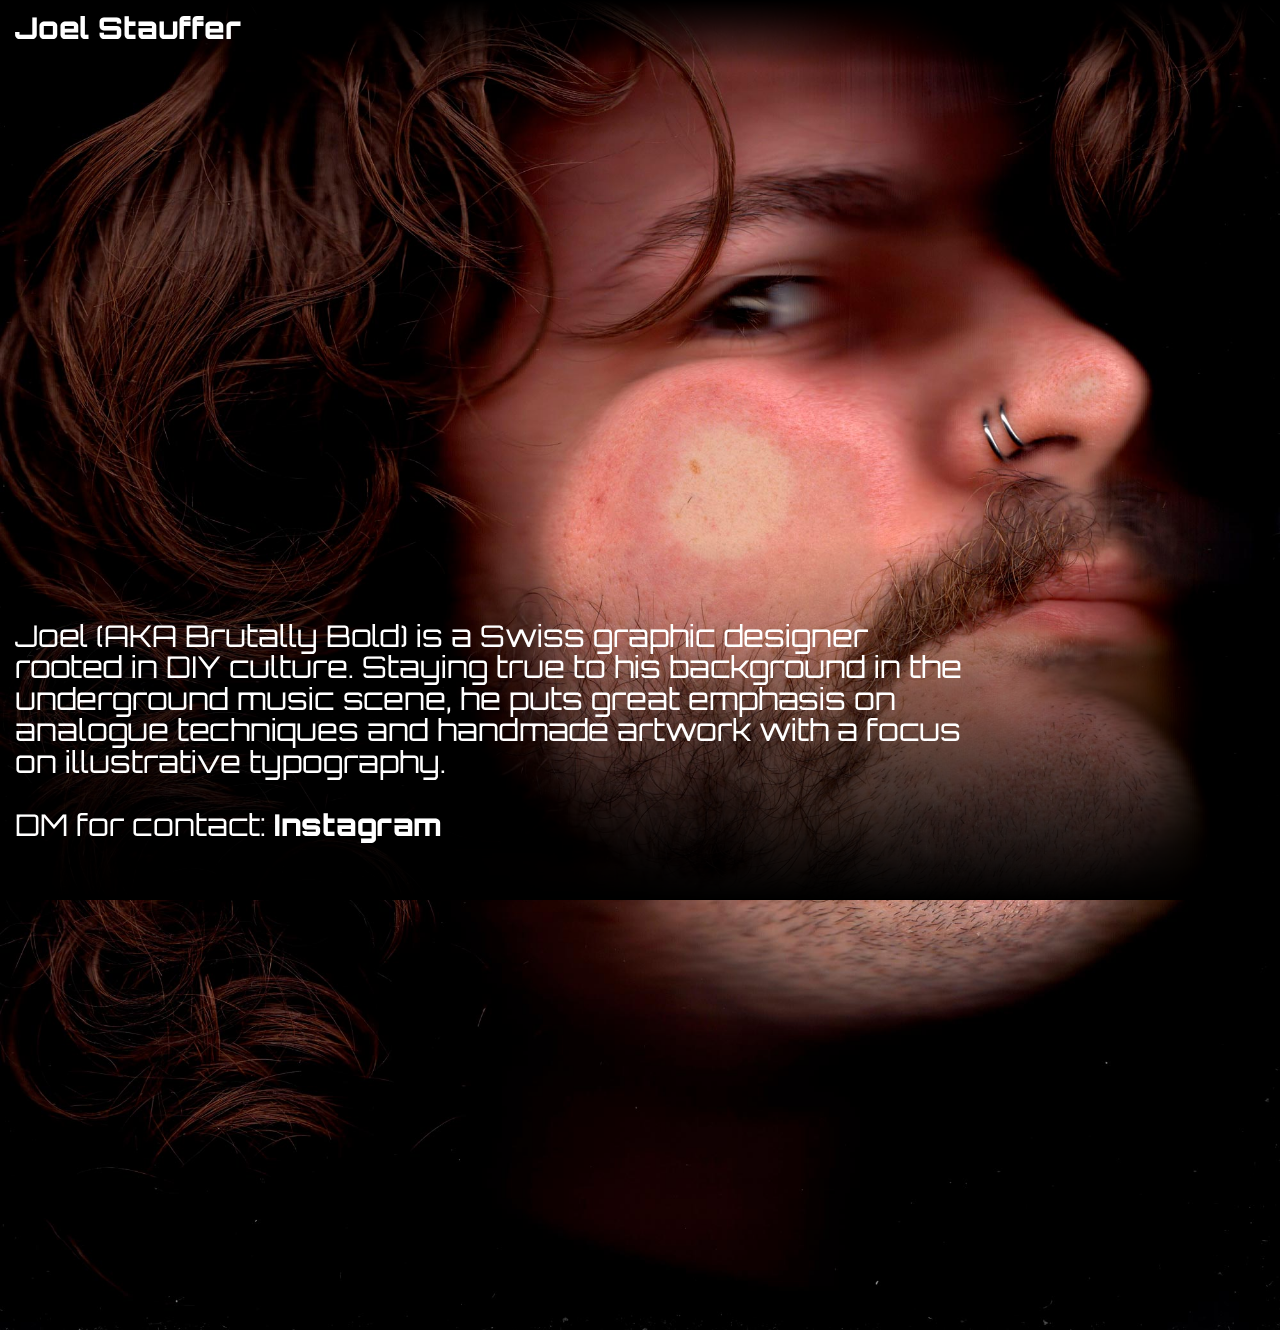
==== commit 3fdb517f: "Add files via upload" ====
--- a/about.html
+++ b/about.html
@@ -3,6 +3,8 @@
   <head>
     <meta charset="utf-8" />
     <meta name="viewport" content="width=device-width, initial-scale=1" />
+    <meta name="viewport" 
+      content="width=device-width, initial-scale=1.0, maximum-scale=1.0, user-scalable=0">
     <title>Brutally Bold</title>
     <link rel="stylesheet" href="style/main.css" />
     <link
--- a/style/main.css
+++ b/style/main.css
@@ -148,8 +148,10 @@
   background: #000;
   color: #fff;
   font-size: 0.625em;
-  font-family: Orbitron;
+  font-family: Orbitron, sans-serif;
   line-height: 3.15em;
+  user-select: none;
+  touch-action: pinch-zoom;
 }
 
 header {
@@ -250,6 +252,7 @@
   width: 100vw;
   height: 100vw;
   position: relative;
+  background-color: black;
 }
 
 /* LOGOS – LOGOS – LOGOS – LOGOS */
